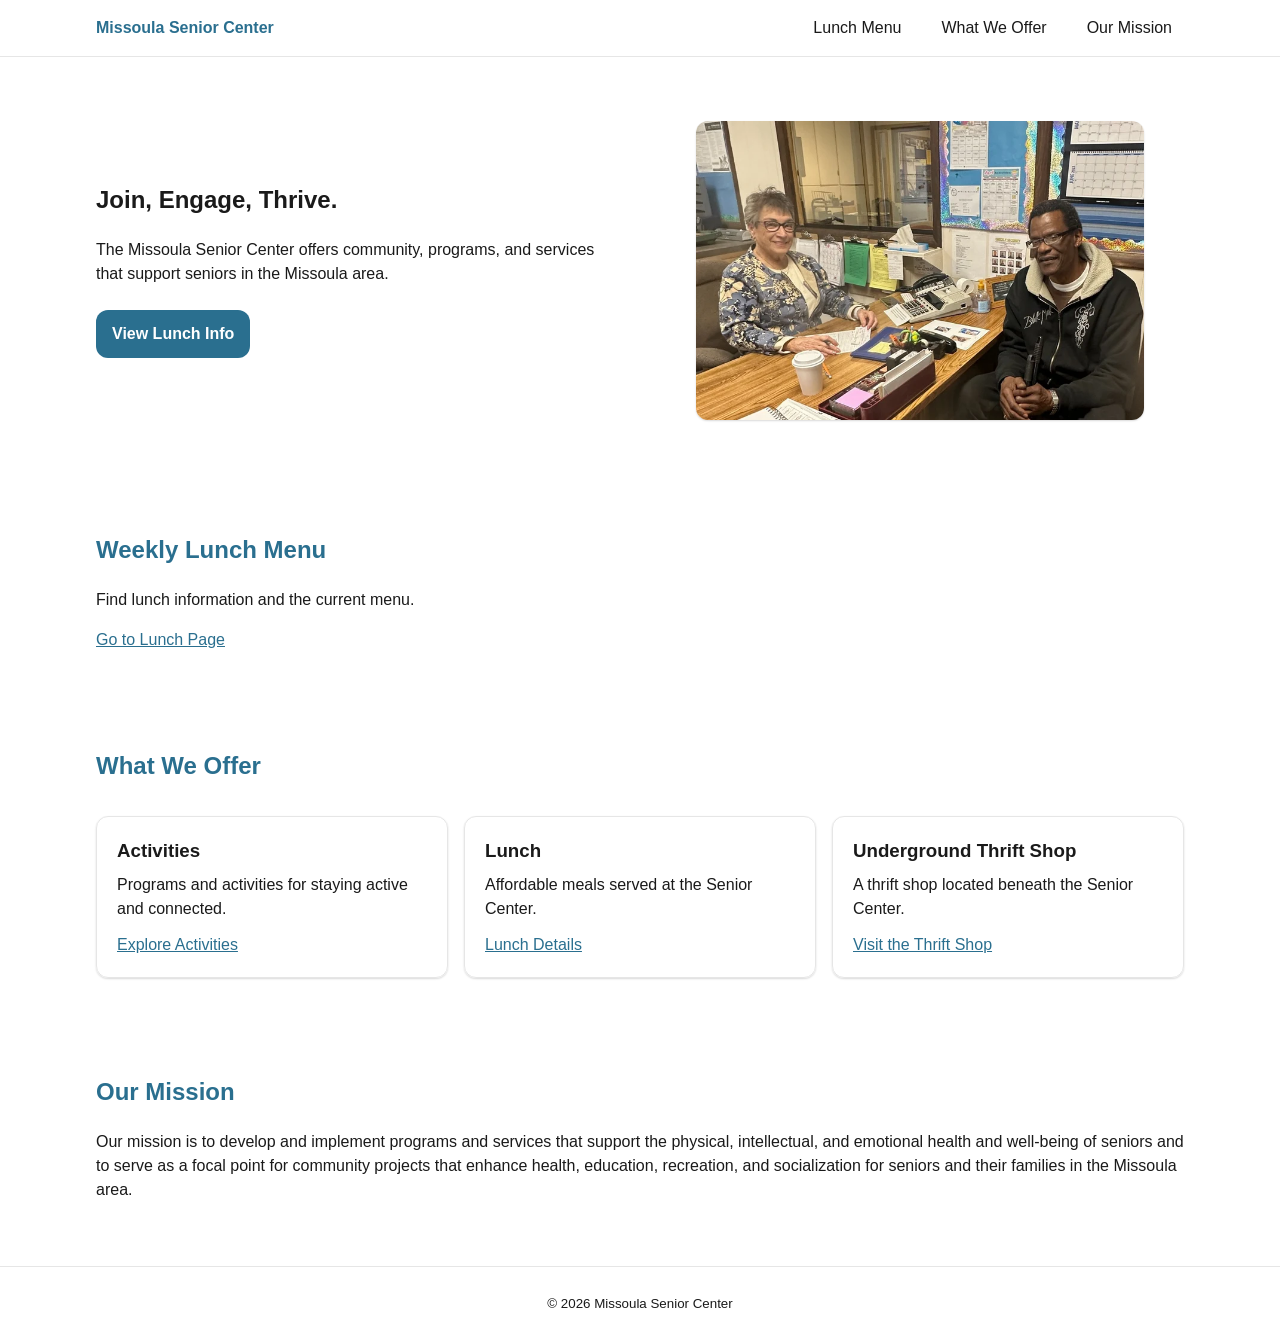
==== index.html @ 49a57ed3 "Updated code 1" ====
<!DOCTYPE html>
<html lang="en">
  <head>
    <meta charset="UTF-8" />
    <meta name="viewport" content="width=device-width, initial-scale=1.0" />
    <title>Missoula Senior Center</title>
    <link rel="stylesheet" href="styles.css" />
  </head>

  <body>
    <header class="site-header">
      <nav aria-label="Primary" class="nav">
        <a class="nav__brand" href="index.html">Missoula Senior Center</a>

        <ul class="nav__list">
          <li class="nav__item"><a class="nav__link" href="#lunch">Lunch Menu</a></li>
          <li class="nav__item"><a class="nav__link" href="#offerings">What We Offer</a></li>
          <li class="nav__item"><a class="nav__link" href="#mission">Our Mission</a></li>
        </ul>
      </nav>
    </header>

    <main>
      <!-- HERO -->
      <section class="hero" aria-labelledby="hero-title">
        <div class="hero__content">
          <h1 id="hero-title">Join, Engage, Thrive.</h1>
          <p class="hero__text">
            The Missoula Senior Center offers community, programs, and services that support seniors in the Missoula area.
          </p>

          <!-- CTA -->
          <a class="button button--primary" href="#lunch">View Lunch Info</a>
        </div>

        <figure class="hero__media">
          <img
            class="hero__img"
            src="assets/hero.jpg"
            alt="Senior center staff member assisting a visitor at the front desk."
          />
        </figure>
      </section>

      <!-- Sec 1: Weekly Lunch Menu -->
      <section id="lunch" class="section" aria-labelledby="lunch-title">
        <h2 id="lunch-title">Weekly Lunch Menu</h2>
        <p>
          Find lunch information and the current menu.
        </p>
        <a class="link" href="https://www.themissoulaseniorcenter.org/lunch-1">Go to Lunch Page</a>
      </section>

      <!-- Sec 2: What We Offer -->
      <section id="offerings" class="section" aria-labelledby="offerings-title">
        <h2 id="offerings-title">What We Offer</h2>

        <ul class="card-list">
          <li>
            <article class="card">
              <h3 class="card__title">Activities</h3>
              <p class="card__text">Programs and activities for staying active and connected.</p>
              <a class="card__link" href="https://www.themissoulaseniorcenter.org/activities">Explore Activities</a>
            </article>
          </li>

          <li>
            <article class="card">
              <h3 class="card__title">Lunch</h3>
              <p class="card__text">Affordable meals served at the Senior Center.</p>
              <a class="card__link" href="https://www.themissoulaseniorcenter.org/lunch-1">Lunch Details</a>
            </article>
          </li>

          <li>
            <article class="card">
              <h3 class="card__title">Underground Thrift Shop</h3>
              <p class="card__text">A thrift shop located beneath the Senior Center.</p>
              <a class="card__link" href="https://www.themissoulaseniorcenter.org/underground-thrift-shop">Visit the Thrift Shop</a>
            </article>
          </li>
        </ul>
      </section>

      <!-- Sec 3: Our Mission -->
      <section id="mission" class="section" aria-labelledby="mission-title">
        <h2 id="mission-title">Our Mission</h2>
        <p>
          Our mission is to develop and implement programs and services that support the physical, intellectual, and emotional health and well-being of seniors and to serve as a focal point for community projects that enhance health, education, recreation, and socialization for seniors and their families in the Missoula area.
        </p>
      </section>
    </main>
    <!-- Footer -->
    <footer class="site-footer">
      <small>© 2026 Missoula Senior Center</small>
    </footer>
  </body>
</html>
---- styles.css ----
html {
  box-sizing: border-box;
  font-size: 16px;
}

*,
*::before,
*::after {
  box-sizing: inherit;
}

/* Base Typography & Page */
body {
  margin: 0;
  font-family: Arial, sans-serif;
  line-height: 1.5;
  color: #1a1a1a;
  background-color: #ffffff;
}

h1,
h2,
h3 {
  margin-top: 0;
}

img {
  max-width: 100%;
  height: auto;
  display: block;
}

/* Header & Navigation */
.site-header {
  border-bottom: 1px solid #e6e6e6;
}

.nav {
  max-width: 70rem;
  margin: 0 auto;
  padding: 1rem;

  display: flex;
  justify-content: space-between;
  align-items: center;
  gap: 1rem;
}

.nav__brand {
  color: #2a6f8f;
  text-decoration: none;
  font-weight: 700;
}

.nav__list {
  list-style: none;
  margin: 0;
  padding: 0;

  display: flex;
  gap: 1rem;
}

.nav__link {
  text-decoration: none;
  color: #1a1a1a;
  padding: 0.5rem 0.75rem;
  border-radius: 0.5rem;
}

.nav__link:hover,
.nav__link:focus {
  background-color: #e6f2f7;
  outline: 2px solid #2a6f8f;
  outline-offset: 2px;
}

/* Hero */
.hero {
  max-width: 70rem;
  margin: 0 auto;
  padding: 3rem 1rem;

  display: flex;
  align-items: center;
  justify-content: space-between;
  gap: 2rem;
}

.hero__content {
  max-width: 36rem;
}

.hero__text {
  margin: 1rem 0 1.5rem 0;
}

/* CTA */
.button {
  display: inline-block;
  text-decoration: none;
  font-weight: 700;
  padding: 0.75rem 1rem;
  border-radius: 0.75rem;
}

.button--primary {
  background-color: #2a6f8f;
  color: #ffffff;
}

.button--primary:hover,
.button--primary:focus {
  background-color: #1f566f;
  outline: 2px solid #1a1a1a;
  outline-offset: 2px;
}

.hero__img {
  border-radius: 0.75rem;
  box-shadow: 0 1px 2px rgba(0, 0, 0, 0.15);
  max-width: 28rem;
}

/* Section Layout */
.section {
  max-width: 70rem;
  margin: 0 auto;
  padding: 3rem 1rem;
}

.section h2 {
  color: #2a6f8f;
}

/* Links */
.link,
.card__link {
  color: #2a6f8f;
  text-decoration: underline;
}

.link:hover,
.link:focus,
.card__link:hover,
.card__link:focus {
  text-decoration: none;
  outline: 2px solid #2a6f8f;
  outline-offset: 2px;
}

/* Card Lists */
.card-list {
  list-style: none;
  margin: 2rem 0 0 0;
  padding: 0;

  display: flex;
  gap: 1rem;
  flex-wrap: wrap;
}

.card-list > li {
  flex: 1 1 16rem;
}

.card {
  padding: 1.25rem;
  border: 1px solid #e6e6e6;
  border-radius: 0.75rem;
  box-shadow: 0 1px 2px rgba(0, 0, 0, 0.15);
}

.card__title {
  margin: 0 0 0.5rem 0;
}

.card__text {
  margin: 0 0 0.75rem 0;
}

/* Footer */
.site-footer {
  border-top: 1px solid #e6e6e6;
  padding: 1.5rem 1rem;
  text-align: center;
}
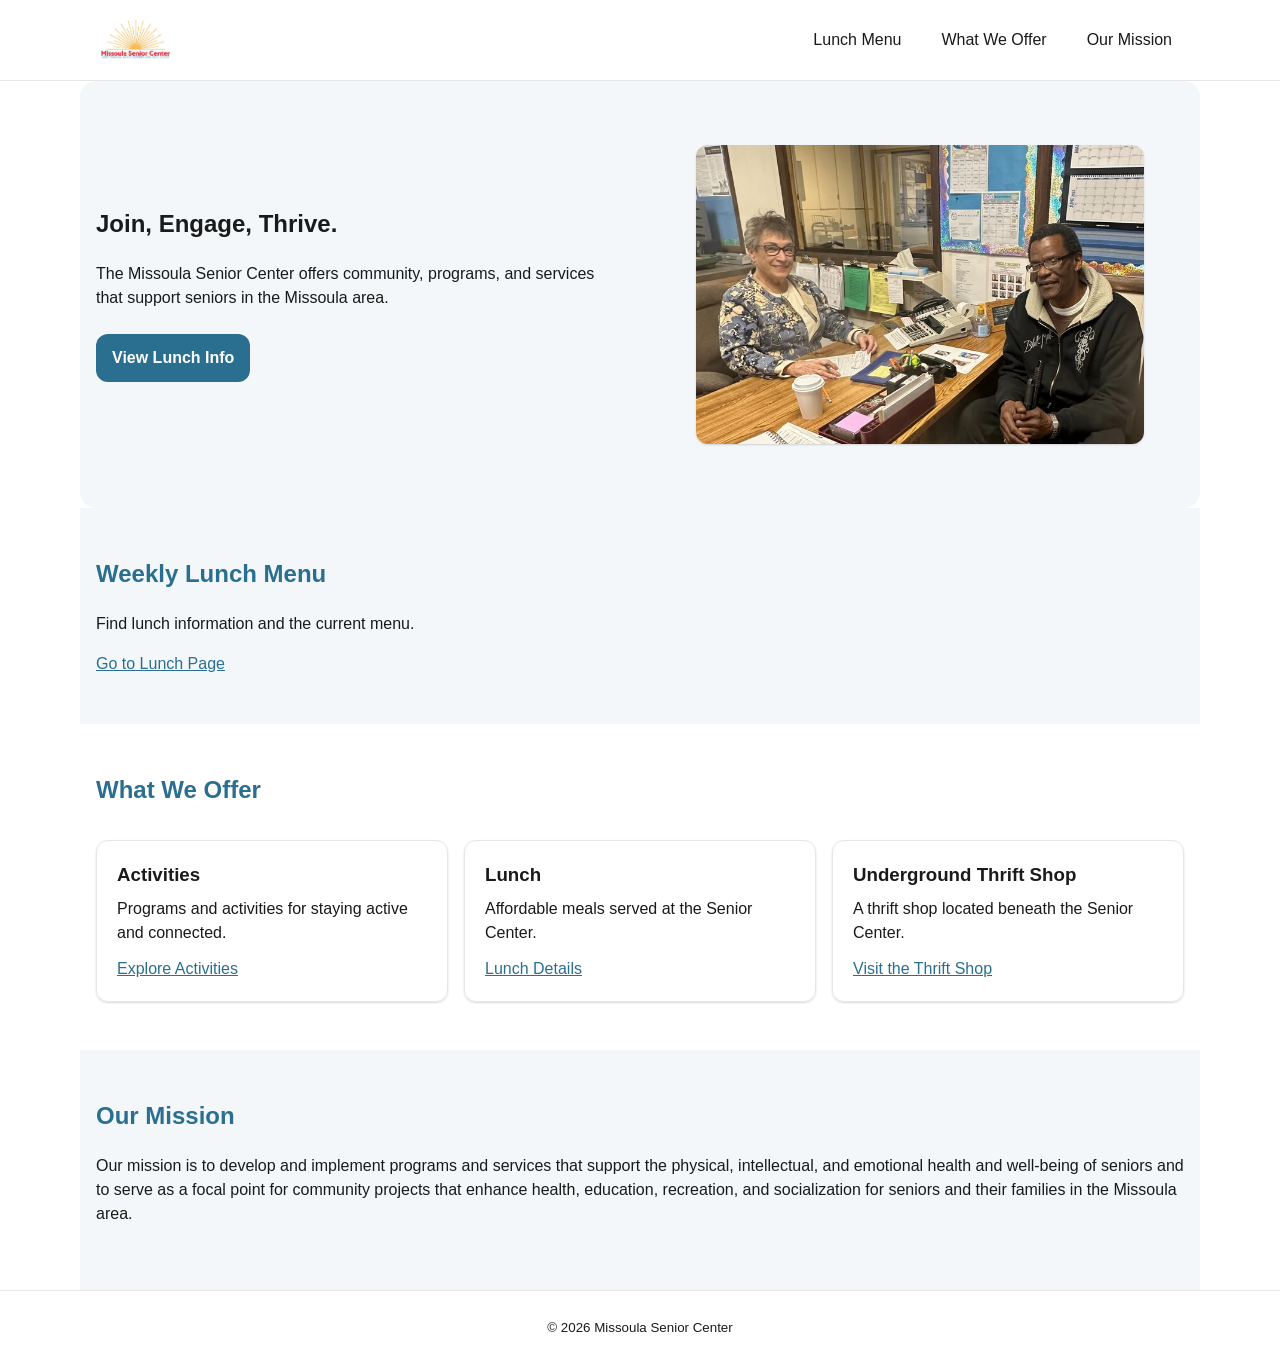
==== commit bbcb11ab: "updated" ====
--- a/index.html
+++ b/index.html
@@ -10,7 +10,13 @@
   <body>
     <header class="site-header">
       <nav aria-label="Primary" class="nav">
-        <a class="nav__brand" href="index.html">Missoula Senior Center</a>
+        <a class="nav__brand" href="index.html">
+            <img 
+                src="assets/MSC.logo.transparentbk.webp"
+                alt="Missoula Senior Center logo"
+                class="nav__logo"
+            >
+            </a>
 
         <ul class="nav__list">
           <li class="nav__item"><a class="nav__link" href="#lunch">Lunch Menu</a></li>
--- a/styles.css
+++ b/styles.css
@@ -52,6 +52,11 @@
   font-weight: 700;
 }
 
+.nav__logo {
+  height: 3rem;
+  width: auto;
+}
+
 .nav__list {
   list-style: none;
   margin: 0;
@@ -87,6 +92,11 @@
   gap: 2rem;
 }
 
+.hero {
+  background-color: #f4f7f9;
+  border-radius: 1rem;
+}
+
 .hero__content {
   max-width: 36rem;
 }
@@ -131,6 +141,10 @@
 
 .section h2 {
   color: #2a6f8f;
+}
+
+.section:nth-of-type(even) {
+  background-color: #f4f7f9;
 }
 
 /* Links */
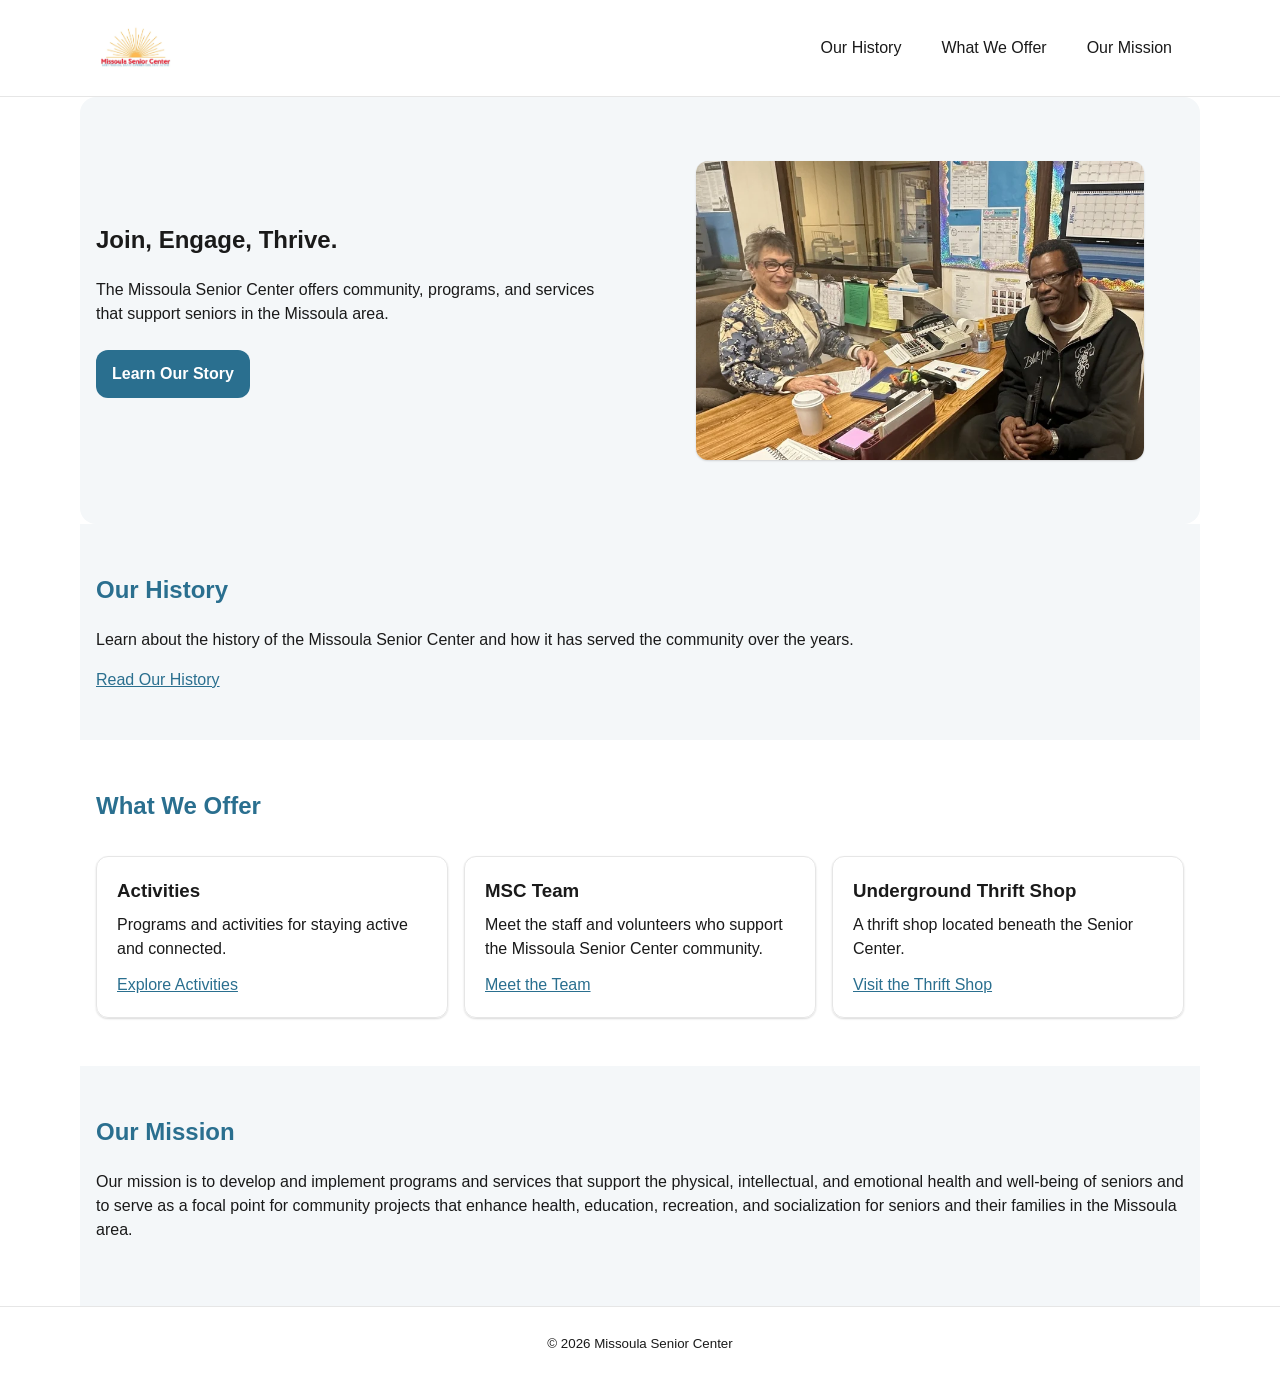
==== commit d9e6d6ba: "Another update" ====
--- a/index.html
+++ b/index.html
@@ -19,7 +19,7 @@
             </a>
 
         <ul class="nav__list">
-          <li class="nav__item"><a class="nav__link" href="#lunch">Lunch Menu</a></li>
+          <li class="nav__item"><a class="nav__link" href="#history">Our History</a></li>
           <li class="nav__item"><a class="nav__link" href="#offerings">What We Offer</a></li>
           <li class="nav__item"><a class="nav__link" href="#mission">Our Mission</a></li>
         </ul>
@@ -36,7 +36,7 @@
           </p>
 
           <!-- CTA -->
-          <a class="button button--primary" href="#lunch">View Lunch Info</a>
+          <a class="button button--primary" href="#history">Learn Our Story</a>
         </div>
 
         <figure class="hero__media">
@@ -48,13 +48,16 @@
         </figure>
       </section>
 
-      <!-- Sec 1: Weekly Lunch Menu -->
-      <section id="lunch" class="section" aria-labelledby="lunch-title">
-        <h2 id="lunch-title">Weekly Lunch Menu</h2>
+      <!-- Sec 1: Our History -->
+      <section id="history" class="section" aria-labelledby="history-title">
+        <h2 id="history-title">Our History</h2>
         <p>
-          Find lunch information and the current menu.
+          Learn about the history of the Missoula Senior Center and how it has served
+          the community over the years.
         </p>
-        <a class="link" href="https://www.themissoulaseniorcenter.org/lunch-1">Go to Lunch Page</a>
+        <a class="link" href="https://www.themissoulaseniorcenter.org/our-history">
+          Read Our History
+        </a>
       </section>
 
       <!-- Sec 2: What We Offer -->
@@ -69,20 +72,25 @@
               <a class="card__link" href="https://www.themissoulaseniorcenter.org/activities">Explore Activities</a>
             </article>
           </li>
-
+          
           <li>
             <article class="card">
-              <h3 class="card__title">Lunch</h3>
-              <p class="card__text">Affordable meals served at the Senior Center.</p>
-              <a class="card__link" href="https://www.themissoulaseniorcenter.org/lunch-1">Lunch Details</a>
+                <h3 class="card__title">MSC Team</h3>
+                <p class="card__text">
+                Meet the staff and volunteers who support the Missoula Senior Center community.
+                </p>
+                <a class="card__link" href="https://www.themissoulaseniorcenter.org/mscteam">
+                Meet the Team
+                </a>
             </article>
           </li>
+
 
           <li>
             <article class="card">
               <h3 class="card__title">Underground Thrift Shop</h3>
               <p class="card__text">A thrift shop located beneath the Senior Center.</p>
-              <a class="card__link" href="https://www.themissoulaseniorcenter.org/underground-thrift-shop">Visit the Thrift Shop</a>
+              <a class="card__link" href="https://www.themissoulaseniorcenter.org/thrift-shop">Visit the Thrift Shop</a>
             </article>
           </li>
         </ul>
--- a/styles.css
+++ b/styles.css
@@ -33,6 +33,7 @@
 /* Header & Navigation */
 .site-header {
   border-bottom: 1px solid #e6e6e6;
+  padding: 0.5rem 0;
 }
 
 .nav {
@@ -55,6 +56,7 @@
 .nav__logo {
   height: 3rem;
   width: auto;
+  display: block;
 }
 
 .nav__list {
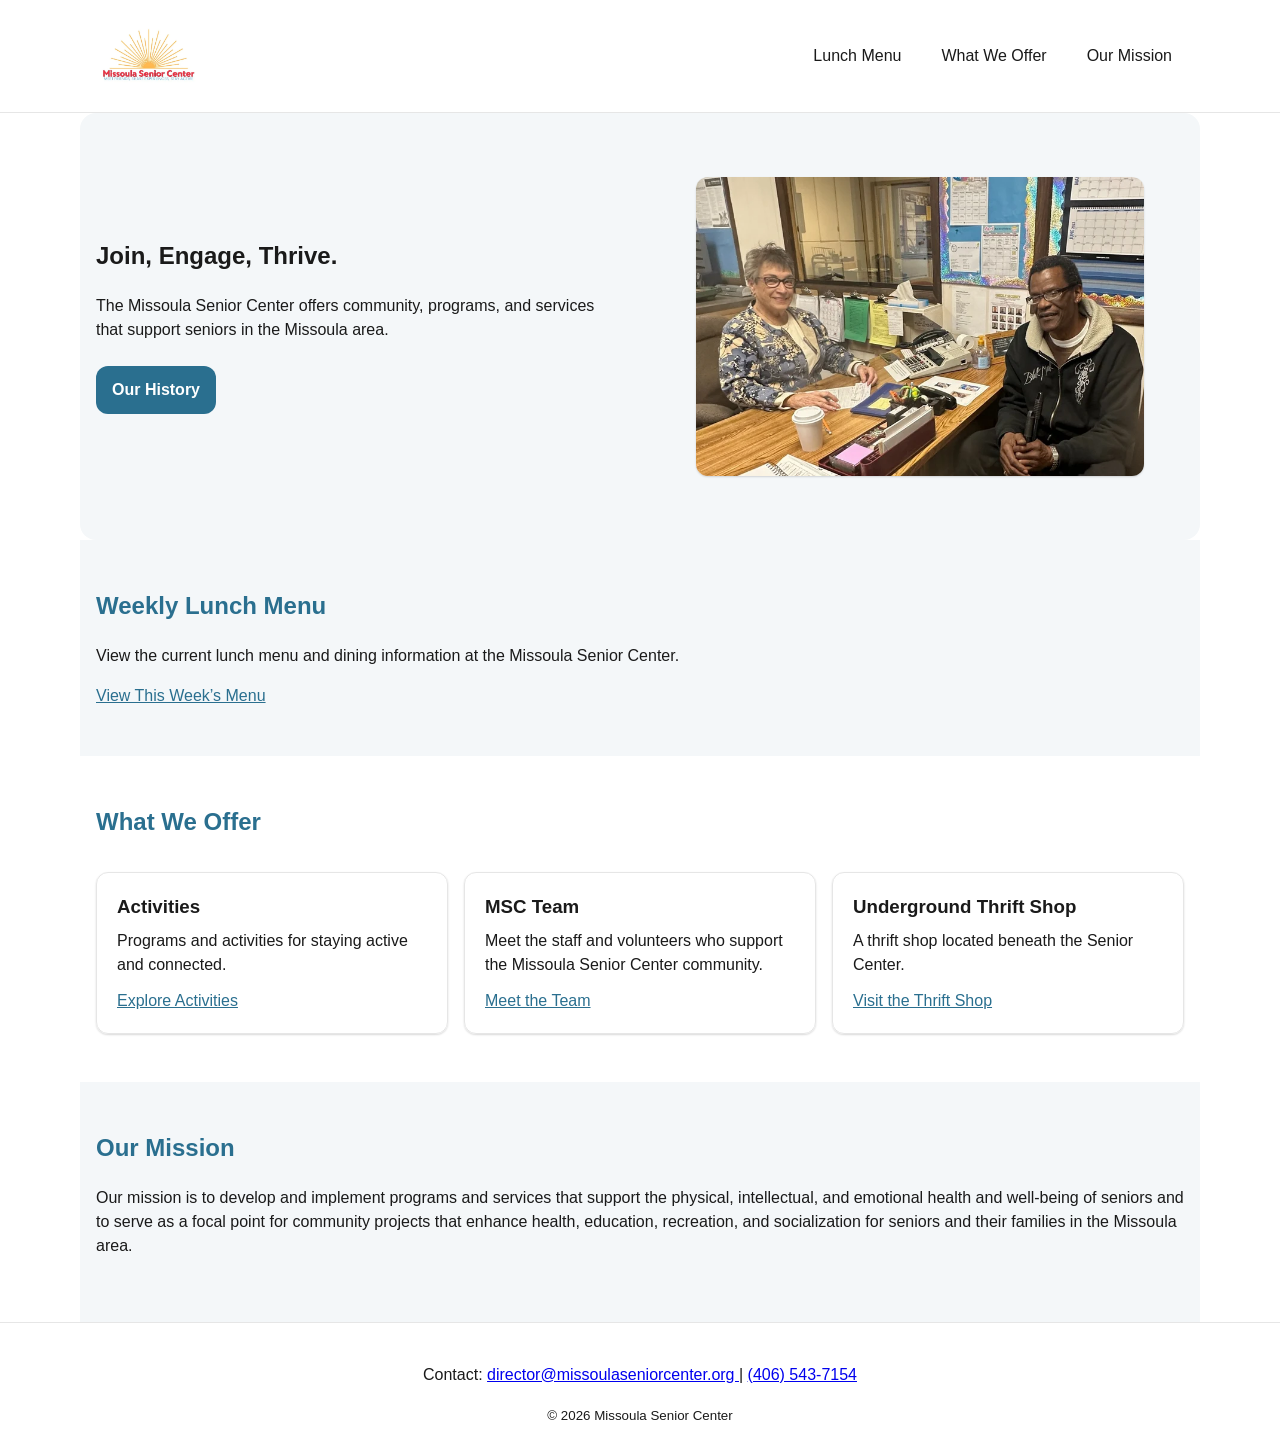
==== commit 068641c7: "changes" ====
--- a/index.html
+++ b/index.html
@@ -15,11 +15,11 @@
                 src="assets/MSC.logo.transparentbk.webp"
                 alt="Missoula Senior Center logo"
                 class="nav__logo"
-            >
-            </a>
+            />
+        </a>
 
         <ul class="nav__list">
-          <li class="nav__item"><a class="nav__link" href="#history">Our History</a></li>
+          <li class="nav__item"><a class="nav__link" href="#lunch">Lunch Menu</a></li>
           <li class="nav__item"><a class="nav__link" href="#offerings">What We Offer</a></li>
           <li class="nav__item"><a class="nav__link" href="#mission">Our Mission</a></li>
         </ul>
@@ -36,7 +36,7 @@
           </p>
 
           <!-- CTA -->
-          <a class="button button--primary" href="#history">Learn Our Story</a>
+          <a class="button button--primary" href="https://www.themissoulaseniorcenter.org/our-history">Our History</a>
         </div>
 
         <figure class="hero__media">
@@ -48,15 +48,15 @@
         </figure>
       </section>
 
-      <!-- Sec 1: Our History -->
-      <section id="history" class="section" aria-labelledby="history-title">
-        <h2 id="history-title">Our History</h2>
+      <!-- Sec 1: Weekly Lunch Menu -->
+      <section id="lunch" class="section" aria-labelledby="lunch-title">
+        <h2 id="lunch-title">Weekly Lunch Menu</h2>
         <p>
-          Learn about the history of the Missoula Senior Center and how it has served
-          the community over the years.
+          View the current lunch menu and dining information at the Missoula Senior Center.
         </p>
-        <a class="link" href="https://www.themissoulaseniorcenter.org/our-history">
-          Read Our History
+        <a class="link"
+           href="https://www.themissoulaseniorcenter.org/lunch-1">
+          View This Week’s Menu
         </a>
       </section>
 
@@ -104,9 +104,20 @@
         </p>
       </section>
     </main>
+   
     <!-- Footer -->
     <footer class="site-footer">
-      <small>© 2026 Missoula Senior Center</small>
+    <p>
+        Contact: 
+        <a href="mailto:director@missoulaseniorcenter.org">
+        director@missoulaseniorcenter.org
+        </a>
+        |
+        <a href="tel:14065437154">
+        (406) 543-7154
+        </a>
+    </p>
+    <small>© 2026 Missoula Senior Center</small>
     </footer>
   </body>
 </html>
--- a/styles.css
+++ b/styles.css
@@ -54,7 +54,7 @@
 }
 
 .nav__logo {
-  height: 3rem;
+  height: 4rem;
   width: auto;
   display: block;
 }
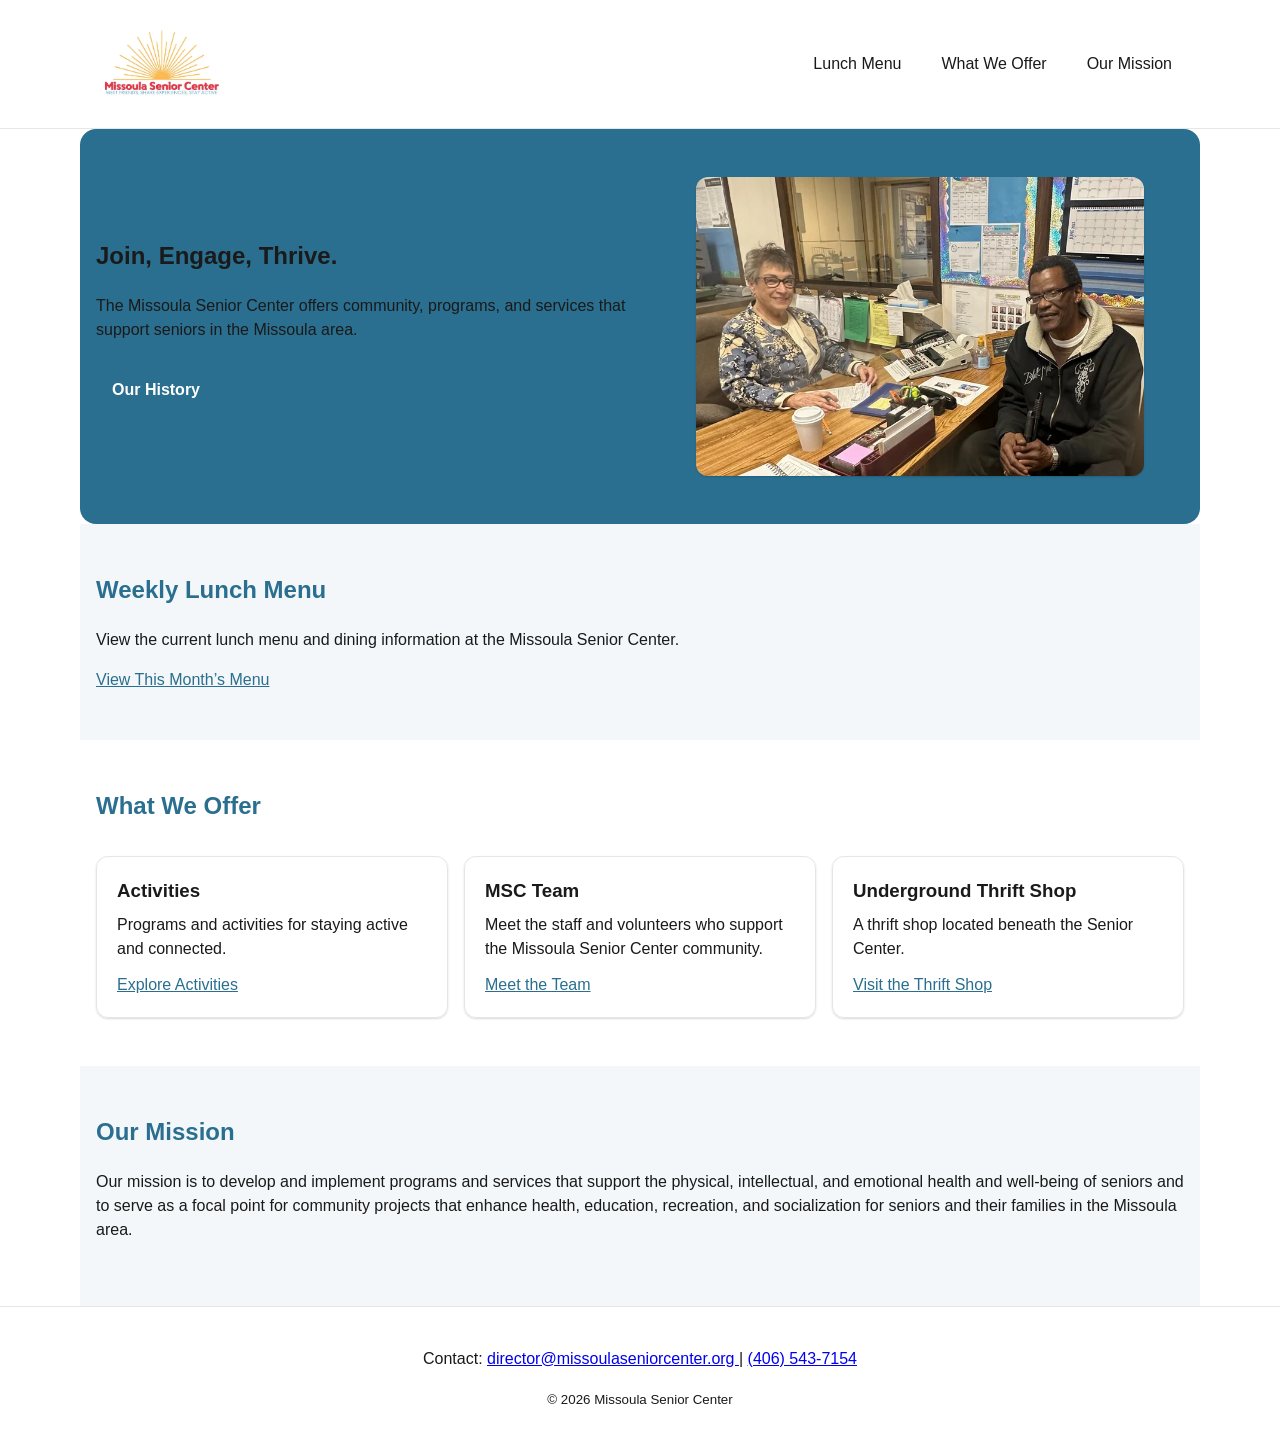
==== commit 884cd8bd: "anotha" ====
--- a/index.html
+++ b/index.html
@@ -56,7 +56,7 @@
         </p>
         <a class="link"
            href="https://www.themissoulaseniorcenter.org/lunch-1">
-          View This Week’s Menu
+          View This Month’s Menu
         </a>
       </section>
 
--- a/styles.css
+++ b/styles.css
@@ -54,7 +54,7 @@
 }
 
 .nav__logo {
-  height: 4rem;
+  height: 5rem;
   width: auto;
   display: block;
 }
@@ -86,16 +86,16 @@
 .hero {
   max-width: 70rem;
   margin: 0 auto;
-  padding: 3rem 1rem;
+  padding: 2rem 1rem;
 
   display: flex;
   align-items: center;
   justify-content: space-between;
-  gap: 2rem;
+  gap: 1rem;
 }
 
 .hero {
-  background-color: #f4f7f9;
+  background-color: #2a6f8f;
   border-radius: 1rem;
 }
 
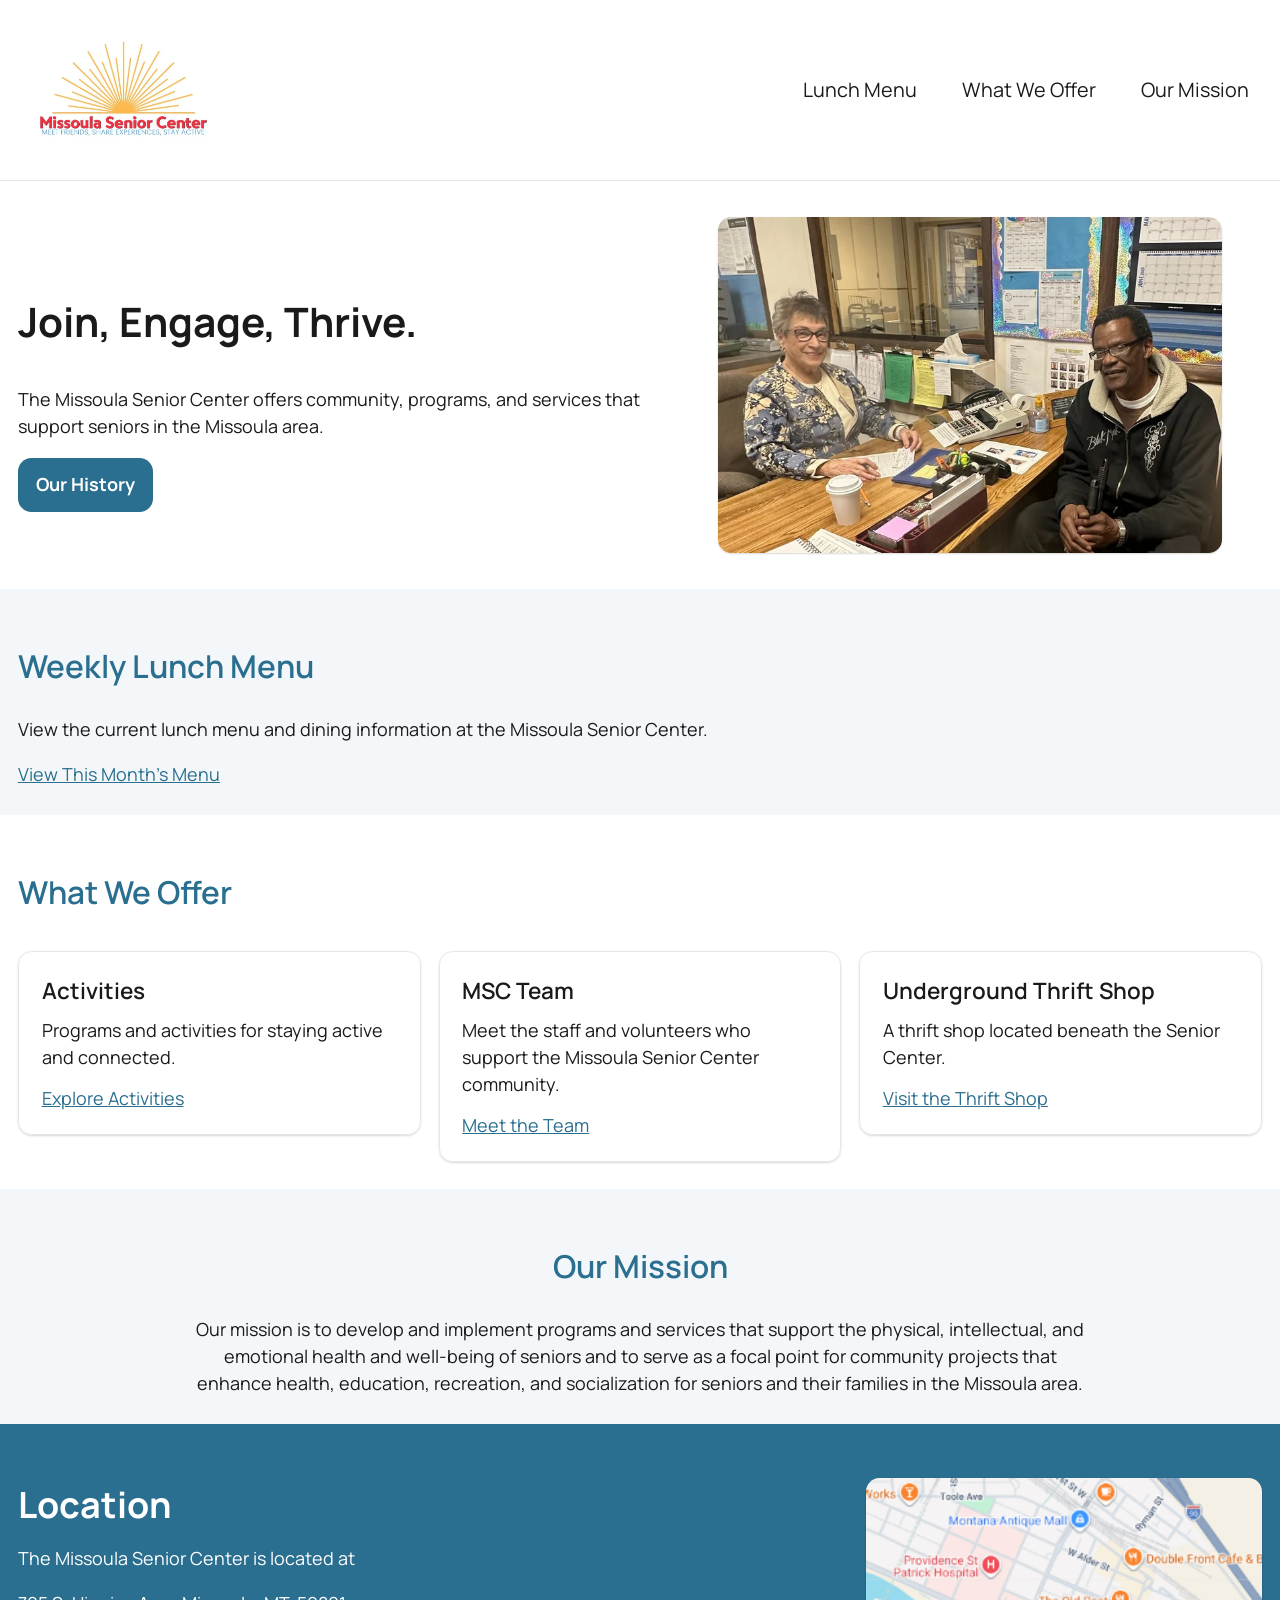
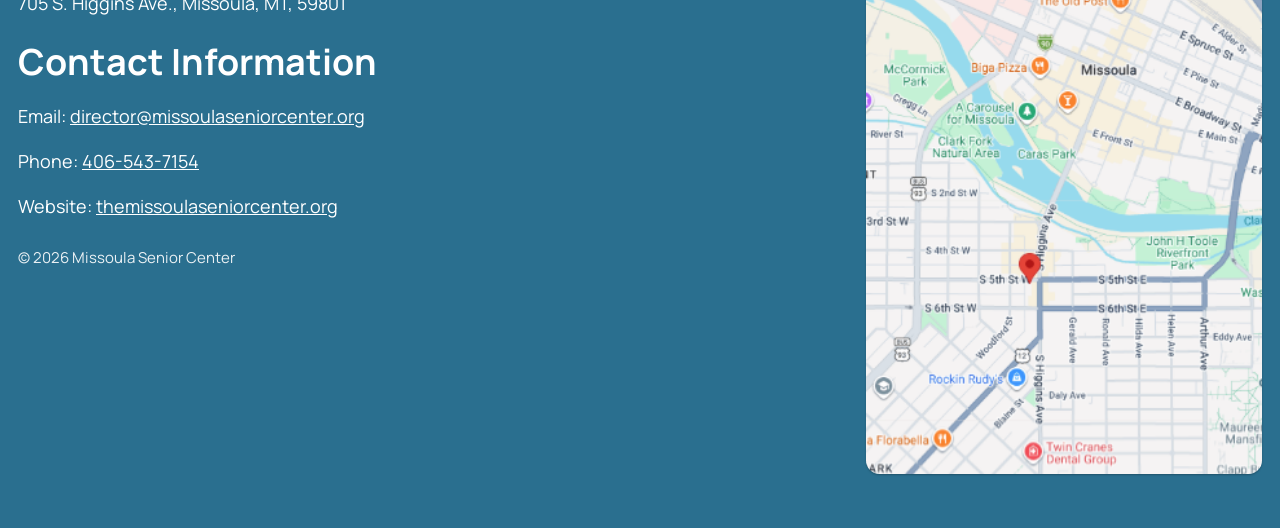
==== commit 408963f1: "footer update" ====
--- a/index.html
+++ b/index.html
@@ -106,18 +106,44 @@
     </main>
    
     <!-- Footer -->
-    <footer class="site-footer">
-    <p>
-        Contact: 
-        <a href="mailto:director@missoulaseniorcenter.org">
-        director@missoulaseniorcenter.org
-        </a>
-        |
-        <a href="tel:14065437154">
-        (406) 543-7154
-        </a>
-    </p>
-    <small>© 2026 Missoula Senior Center</small>
-    </footer>
-  </body>
-</html>+    <footer class="site-footer" aria-labelledby="footer-title">
+    <div class="footer__inner">
+        <div class="footer__content">
+        <h2 id="footer-title" class="footer__heading">Location</h2>
+        <p class="footer__text">The Missoula Senior Center is located at</p>
+        <p class="footer__text">
+            705 S. Higgins Ave., Missoula, MT, 59801
+        </p>
+
+        <h2 class="footer__heading">Contact Information</h2>
+        <p class="footer__text">
+            Email:
+            <a class="footer__link" href="mailto:director@missoulaseniorcenter.org">
+            director@missoulaseniorcenter.org
+            </a>
+        </p>
+        <p class="footer__text">
+            Phone:
+            <a class="footer__link" href="tel:14065437154">
+            406-543-7154
+            </a>
+        </p>
+        <p class="footer__text">
+            Website:
+            <a class="footer__link" href="https://www.themissoulaseniorcenter.org">
+            themissoulaseniorcenter.org
+            </a>
+        </p>
+
+        <small class="footer__small">© 2026 Missoula Senior Center</small>
+        </div>
+
+        <figure class="footer__map" aria-label="Map showing Missoula Senior Center location">
+        <img
+            src="assets/map.png"
+            alt="Map showing the Missoula Senior Center near 705 South Higgins Avenue in Missoula, Montana."
+            class="footer__map-img"
+        />
+        </figure>
+    </div>
+    </footer>
--- a/styles.css
+++ b/styles.css
@@ -1,6 +1,8 @@
+@import url("https://fonts.googleapis.com/css2?family=Manrope:wght@400;600;700&display=swap");
+
 html {
   box-sizing: border-box;
-  font-size: 16px;
+  font-size: 18px;
 }
 
 *,
@@ -12,16 +14,25 @@
 /* Base Typography & Page */
 body {
   margin: 0;
-  font-family: Arial, sans-serif;
+  font-family: "Manrope", sans-serif;
   line-height: 1.5;
   color: #1a1a1a;
   background-color: #ffffff;
 }
 
-h1,
-h2,
+h1 {
+  font-size: 2.25rem;
+  font-weight: 700;
+}
+
+h2 {
+  font-size: 1.75rem;
+  font-weight: 600;
+}
+
 h3 {
-  margin-top: 0;
+  font-size: 1.25rem;
+  font-weight: 600;
 }
 
 img {
@@ -33,11 +44,12 @@
 /* Header & Navigation */
 .site-header {
   border-bottom: 1px solid #e6e6e6;
+  background-color: #ffffff;
   padding: 0.5rem 0;
 }
 
 .nav {
-  max-width: 70rem;
+  max-width: 80rem;
   margin: 0 auto;
   padding: 1rem;
 
@@ -48,13 +60,13 @@
 }
 
 .nav__brand {
-  color: #2a6f8f;
-  text-decoration: none;
-  font-weight: 700;
+  background-color: #ffffff;
+  padding: 0.25rem 0.5rem;
+  border-radius: 0.5rem;
 }
 
 .nav__logo {
-  height: 5rem;
+  height: 6.5rem;
   width: auto;
   display: block;
 }
@@ -70,6 +82,7 @@
 
 .nav__link {
   text-decoration: none;
+  font-size: 1.1rem;
   color: #1a1a1a;
   padding: 0.5rem 0.75rem;
   border-radius: 0.5rem;
@@ -84,27 +97,22 @@
 
 /* Hero */
 .hero {
-  max-width: 70rem;
-  margin: 0 auto;
-  padding: 2rem 1rem;
-
+  max-width: 80rem;
+  margin: 0 auto;
+  padding: 1rem 1rem;
   display: flex;
   align-items: center;
   justify-content: space-between;
   gap: 1rem;
 }
 
-.hero {
-  background-color: #2a6f8f;
-  border-radius: 1rem;
-}
 
 .hero__content {
   max-width: 36rem;
 }
 
 .hero__text {
-  margin: 1rem 0 1.5rem 0;
+  margin: 0.75rem 0 1rem 0;
 }
 
 /* CTA */
@@ -136,17 +144,27 @@
 
 /* Section Layout */
 .section {
-  max-width: 70rem;
-  margin: 0 auto;
-  padding: 3rem 1rem;
+  max-width: 80rem;
+  margin: 0 auto;
+  padding: 1.5rem 1rem;
 }
 
 .section h2 {
-  color: #2a6f8f;
+    color: #2a6f8f;
+    font-weight: 600
 }
 
 .section:nth-of-type(even) {
   background-color: #f4f7f9;
+}
+
+#mission {
+  text-align: center;
+}
+
+#mission p {
+  max-width: 50rem;
+  margin: 0 auto;
 }
 
 /* Links */
@@ -197,7 +215,62 @@
 
 /* Footer */
 .site-footer {
-  border-top: 1px solid #e6e6e6;
-  padding: 1.5rem 1rem;
-  text-align: center;
+  background-color: #2a6f8f;
+  color: #ffffff;
+  padding: 3rem 1rem;
+}
+
+.footer__inner {
+  max-width: 80rem;
+  margin: 0 auto;
+
+  display: flex;
+  gap: 2rem;
+  align-items: flex-start;
+  justify-content: space-between;
+}
+
+.footer__content {
+  max-width: 38rem;
+}
+
+.footer__heading {
+  margin: 0 0 0.75rem 0;
+  font-size: 2rem;
+  font-weight: 700;
+  color: #ffffff;
+}
+
+.footer__text {
+  margin: 0 0 1rem 0;
+}
+
+.footer__link {
+  color: #ffffff;
+  text-decoration: underline;
+}
+
+.footer__link:hover,
+.footer__link:focus {
+  text-decoration: none;
+  outline: 2px solid #ffffff;
+  outline-offset: 2px;
+}
+
+.footer__small {
+  display: block;
+  margin-top: 1.5rem;
+  opacity: 0.9;
+}
+
+.footer__map {
+  margin: 0;
+  flex: 0 0 22rem;
+}
+
+.footer__map-img {
+  width: 100%;
+  height: auto;
+  border-radius: 0.75rem;
+  box-shadow: 0 1px 2px rgba(0, 0, 0, 0.25);
 }
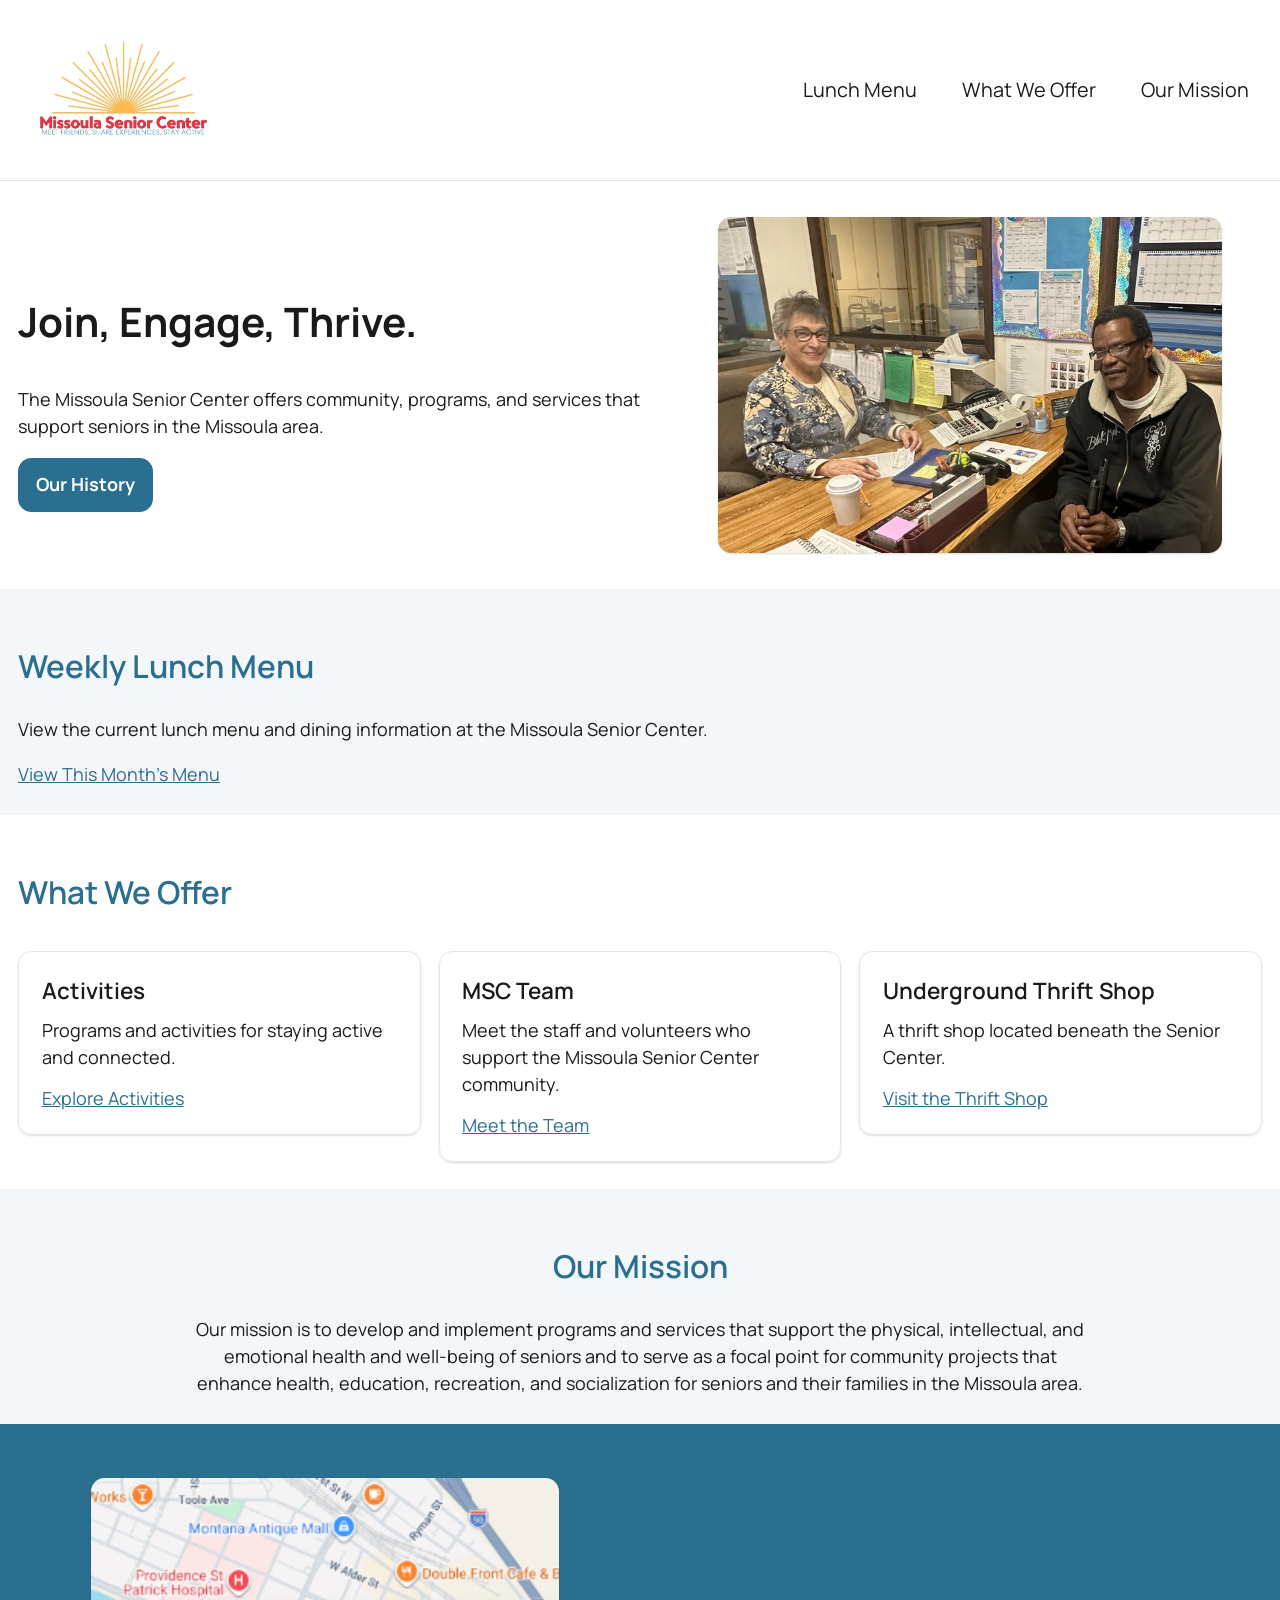
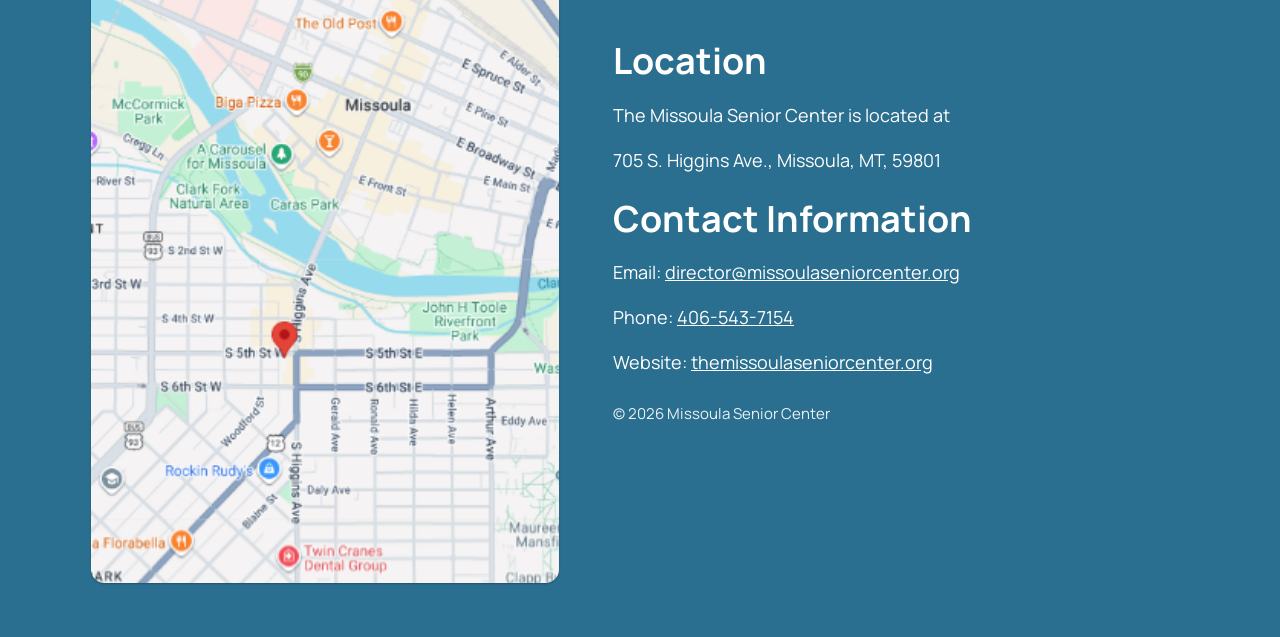
==== commit e38a94fb: "style adju" ====
--- a/index.html
+++ b/index.html
@@ -106,44 +106,40 @@
     </main>
    
     <!-- Footer -->
-    <footer class="site-footer" aria-labelledby="footer-title">
-    <div class="footer__inner">
-        <div class="footer__content">
-        <h2 id="footer-title" class="footer__heading">Location</h2>
-        <p class="footer__text">The Missoula Senior Center is located at</p>
-        <p class="footer__text">
-            705 S. Higgins Ave., Missoula, MT, 59801
-        </p>
+<footer class="site-footer" aria-labelledby="footer-title">
+  <div class="footer__inner">
+    <figure class="footer__map" aria-label="Map showing Missoula Senior Center location">
+      <img
+        src="assets/map.png"
+        alt="Map showing the Missoula Senior Center near 705 South Higgins Avenue in Missoula, Montana."
+        class="footer__map-img"
+      />
+    </figure>
 
-        <h2 class="footer__heading">Contact Information</h2>
-        <p class="footer__text">
-            Email:
-            <a class="footer__link" href="mailto:director@missoulaseniorcenter.org">
-            director@missoulaseniorcenter.org
-            </a>
-        </p>
-        <p class="footer__text">
-            Phone:
-            <a class="footer__link" href="tel:14065437154">
-            406-543-7154
-            </a>
-        </p>
-        <p class="footer__text">
-            Website:
-            <a class="footer__link" href="https://www.themissoulaseniorcenter.org">
-            themissoulaseniorcenter.org
-            </a>
-        </p>
+    <div class="footer__content">
+      <h2 id="footer-title" class="footer__heading">Location</h2>
+      <p class="footer__text">The Missoula Senior Center is located at</p>
+      <p class="footer__text">705 S. Higgins Ave., Missoula, MT, 59801</p>
 
-        <small class="footer__small">© 2026 Missoula Senior Center</small>
-        </div>
+      <h2 class="footer__heading">Contact Information</h2>
+      <p class="footer__text">
+        Email:
+        <a class="footer__link" href="mailto:director@missoulaseniorcenter.org">
+          director@missoulaseniorcenter.org
+        </a>
+      </p>
+      <p class="footer__text">
+        Phone:
+        <a class="footer__link" href="tel:14065437154">406-543-7154</a>
+      </p>
+      <p class="footer__text">
+        Website:
+        <a class="footer__link" href="https://www.themissoulaseniorcenter.org">
+          themissoulaseniorcenter.org
+        </a>
+      </p>
 
-        <figure class="footer__map" aria-label="Map showing Missoula Senior Center location">
-        <img
-            src="assets/map.png"
-            alt="Map showing the Missoula Senior Center near 705 South Higgins Avenue in Missoula, Montana."
-            class="footer__map-img"
-        />
-        </figure>
+      <small class="footer__small">© 2026 Missoula Senior Center</small>
     </div>
-    </footer>+  </div>
+</footer>
--- a/styles.css
+++ b/styles.css
@@ -225,13 +225,26 @@
   margin: 0 auto;
 
   display: flex;
-  gap: 2rem;
-  align-items: flex-start;
-  justify-content: space-between;
+  align-items: center;
+  justify-content: center;
+  gap: 3rem;
+}
+
+.footer__map {
+  margin: 0;
+  flex: 0 0 26rem;         
+}
+
+.footer__map-img {
+  width: 100%;
+  height: auto;
+  border-radius: 0.75rem;
+  box-shadow: 0 1px 2px rgba(0, 0, 0, 0.25);
 }
 
 .footer__content {
-  max-width: 38rem;
+  flex: 1 1 24rem;
+  max-width: 32rem;
 }
 
 .footer__heading {
@@ -261,16 +274,4 @@
   display: block;
   margin-top: 1.5rem;
   opacity: 0.9;
-}
-
-.footer__map {
-  margin: 0;
-  flex: 0 0 22rem;
-}
-
-.footer__map-img {
-  width: 100%;
-  height: auto;
-  border-radius: 0.75rem;
-  box-shadow: 0 1px 2px rgba(0, 0, 0, 0.25);
 }
